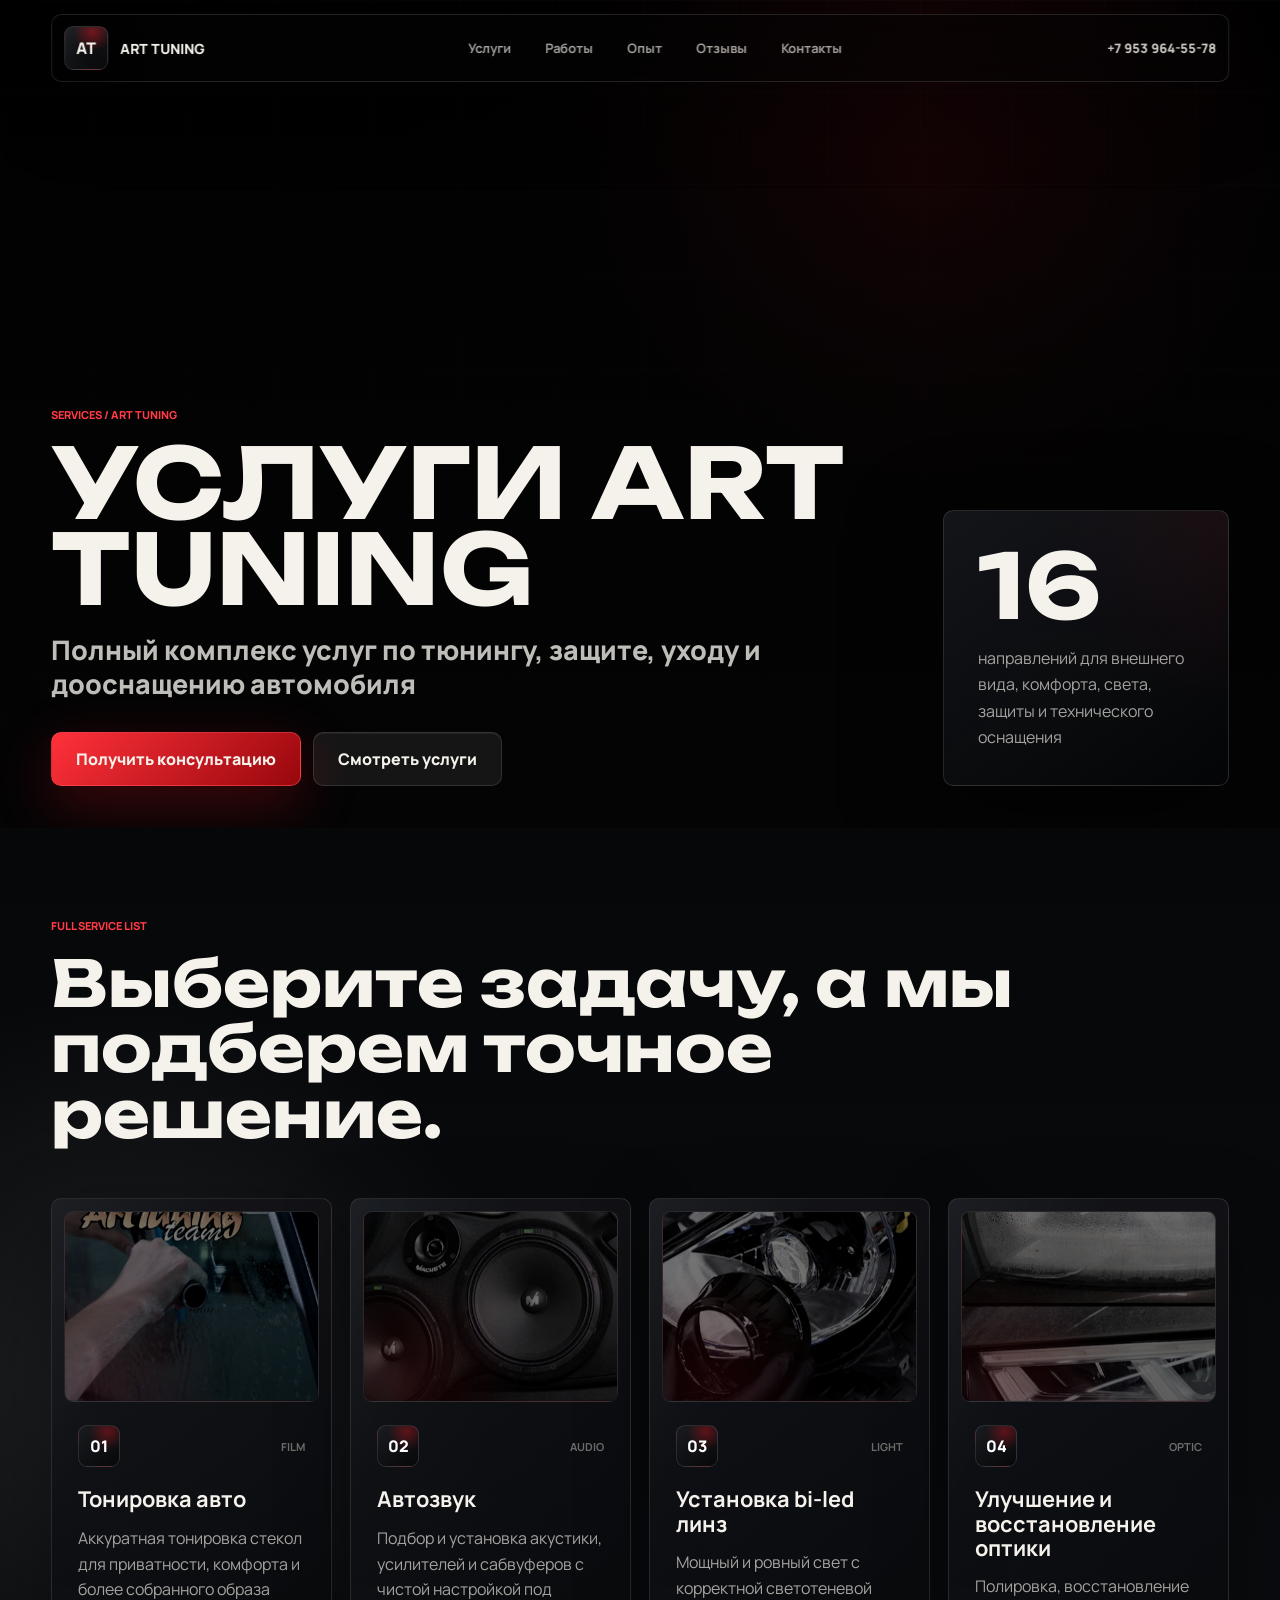
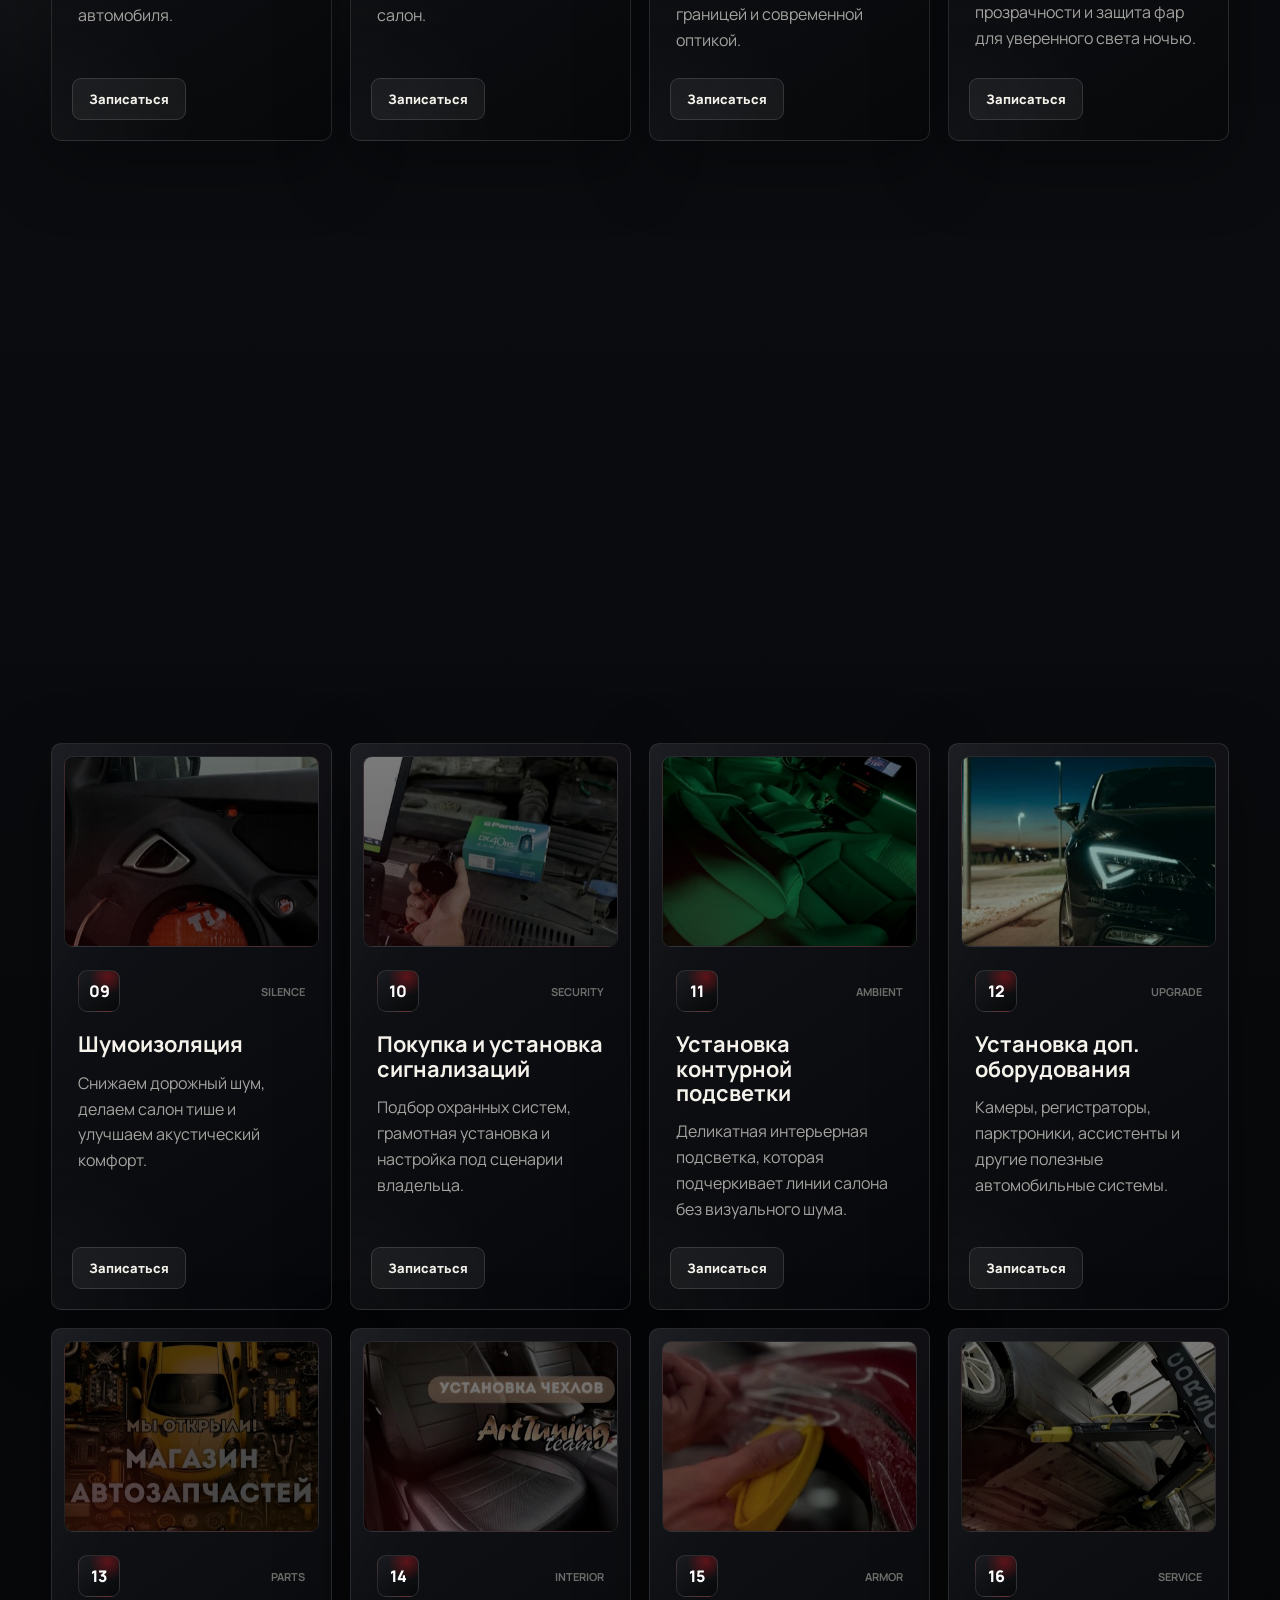
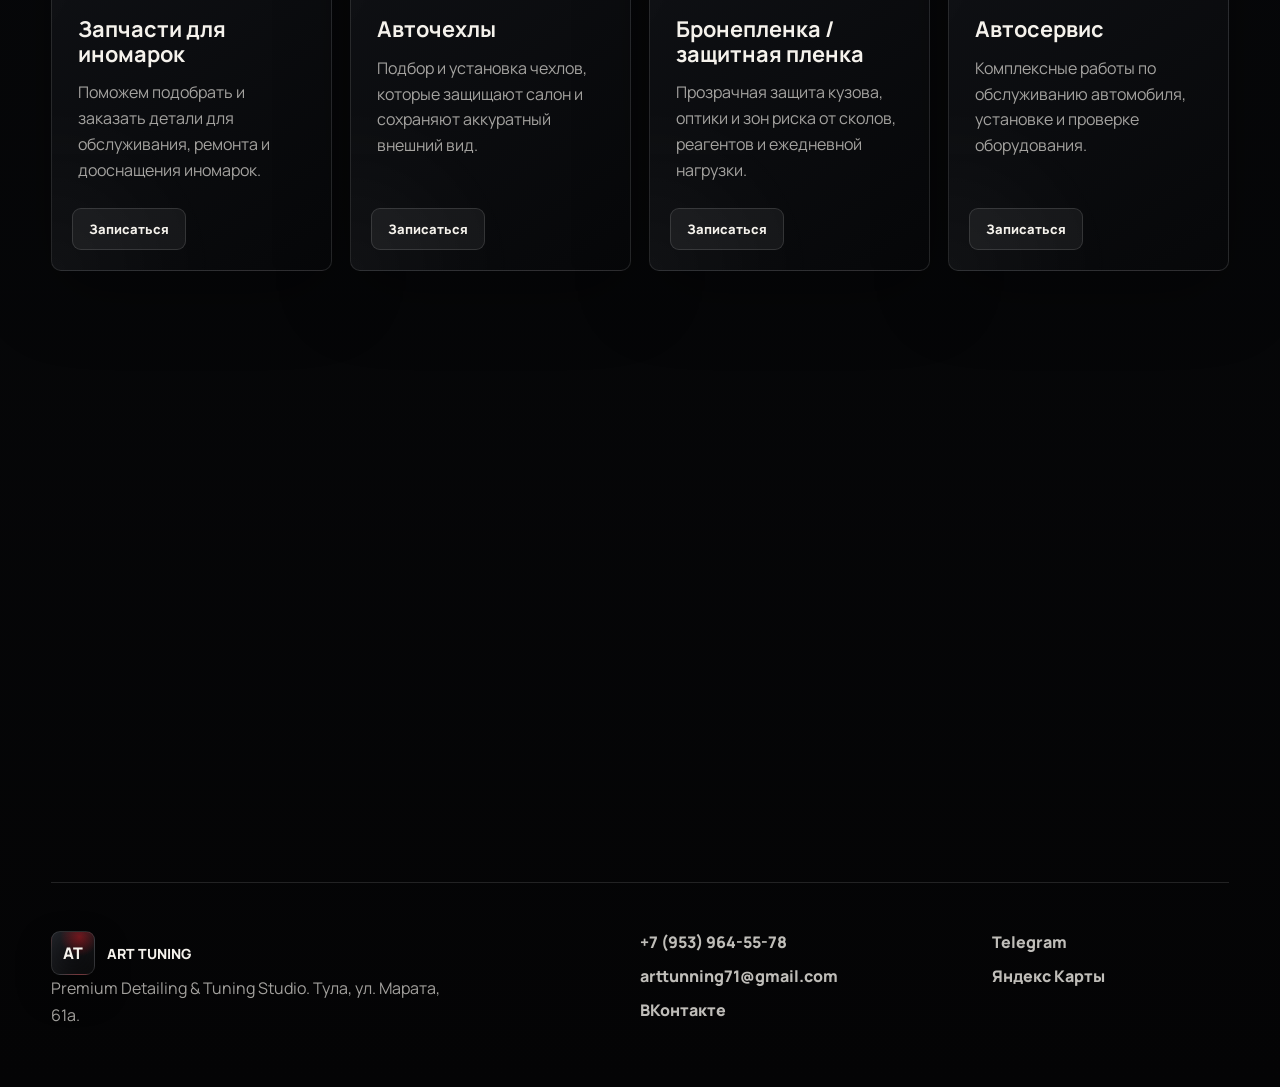
==== services/index.html @ b3c22ccd "Initial commit" ====
<!doctype html>
<html lang="ru">
  <head>
    <meta charset="UTF-8">
    <meta name="viewport" content="width=device-width, initial-scale=1.0">
    <meta name="description" content="Услуги ART TUNING в Туле: тонировка, автозвук, bi-led линзы, восстановление оптики, антигравийная пленка, химчистка, полировка, нанокерамика, шумоизоляция, сигнализации и автосервис.">
    <title>Услуги Art Tuning - тюнинг, защита и уход за автомобилем в Туле</title>
    <link rel="preconnect" href="https://fonts.googleapis.com">
    <link rel="preconnect" href="https://fonts.gstatic.com" crossorigin>
    <link href="https://fonts.googleapis.com/css2?family=Manrope:wght@400;500;600;700;800&family=Unbounded:wght@500;600;700&display=swap" rel="stylesheet">
    <link rel="stylesheet" href="../styles.css?v=4">
  </head>
  <body class="services-page">
    <div class="page-glow" aria-hidden="true"></div>

    <header class="topbar" data-header>
      <a class="logo" href="../index.html" aria-label="ART TUNING">
        <span>AT</span>
        <strong>ART TUNING</strong>
      </a>
      <nav class="nav" aria-label="Главная навигация">
        <a href="./index.html">Услуги</a>
        <a href="../index.html#works">Работы</a>
        <a href="../index.html#trust">Опыт</a>
        <a href="../index.html#reviews">Отзывы</a>
        <a href="#contacts">Контакты</a>
      </nav>
      <a class="top-phone" href="tel:+79539645578">+7 953 964-55-78</a>
      <button class="menu-button" type="button" aria-label="Открыть меню" aria-expanded="false" data-menu-toggle>
        <span></span><span></span>
      </button>
    </header>

    <nav class="mobile-menu" data-mobile-menu aria-label="Мобильное меню">
      <a href="./index.html">Услуги</a>
      <a href="../index.html#works">Работы</a>
      <a href="../index.html#trust">Опыт</a>
      <a href="../index.html#reviews">Отзывы</a>
      <a href="#contacts">Контакты</a>
      <a class="button primary" href="#consultation">Записаться</a>
    </nav>

    <main id="top">
      <section class="services-hero">
        <video class="services-hero-video" autoplay muted loop playsinline preload="metadata" aria-hidden="true">
          <source src="../video/services-hero.mp4" type="video/mp4">
        </video>
        <div class="services-hero-inner">
          <div class="services-hero-copy reveal">
            <p class="overline">Services / Art Tuning</p>
            <h1>Услуги Art Tuning</h1>
            <p class="services-hero-subtitle">Полный комплекс услуг по тюнингу, защите, уходу и дооснащению автомобиля</p>
            <div class="hero-actions">
              <a class="button primary" href="#consultation">Получить консультацию</a>
              <a class="button ghost" href="#all-services">Смотреть услуги</a>
            </div>
          </div>
          <div class="services-hero-panel reveal" aria-hidden="true">
            <span>16</span>
            <p>направлений для внешнего вида, комфорта, света, защиты и технического оснащения</p>
          </div>
        </div>
      </section>

      <section class="section services-catalog" id="all-services">
        <div class="section-title reveal">
          <p class="overline">Full service list</p>
          <h2>Выберите задачу, а мы подберем точное решение.</h2>
        </div>
        <div class="all-services-grid" data-services-grid></div>
      </section>

      <section class="section services-cta" id="consultation">
        <div class="services-cta-panel reveal">
          <div>
            <p class="overline">Consultation</p>
            <h2>Не знаете, какая услуга нужна?</h2>
            <p>Оставьте заявку - подберем решение под ваш автомобиль и задачу.</p>
          </div>
          <a class="button primary" href="tel:+79539645578">Оставить заявку</a>
        </div>
      </section>
    </main>

    <footer class="footer" id="contacts">
      <div>
        <a class="logo" href="../index.html"><span>AT</span><strong>ART TUNING</strong></a>
        <p>Premium Detailing & Tuning Studio. Тула, ул. Марата, 61а.</p>
      </div>
      <div>
        <a href="tel:+79539645578">+7 (953) 964-55-78</a>
        <a href="mailto:arttunning71@gmail.com">arttunning71@gmail.com</a>
        <a href="https://vk.com/tula_tsr" target="_blank" rel="noreferrer">ВКонтакте</a>
      </div>
      <div>
        <a href="https://t.me/+79539645578" target="_blank" rel="noreferrer">Telegram</a>
        <a href="https://yandex.ru/maps/org/arttyuning/1781167342/" target="_blank" rel="noreferrer">Яндекс Карты</a>
      </div>
    </footer>

    <div class="toast" data-toast>Заявка подготовлена. Осталось подключить отправку.</div>
    <script src="../services-data.js"></script>
    <script src="../script.js"></script>
  </body>
</html>
---- styles.css ----
:root {
  color-scheme: dark;
  --bg: #040405;
  --ink: #f5f2ec;
  --muted: rgba(245, 242, 236, 0.66);
  --dim: rgba(245, 242, 236, 0.42);
  --line: rgba(255, 255, 255, 0.12);
  --glass: rgba(16, 18, 22, 0.58);
  --glass-strong: rgba(22, 24, 29, 0.78);
  --red: #e0141d;
  --red-soft: rgba(224, 20, 29, 0.22);
  --metal: #a7abb1;
  --radius: 10px;
  --page-max: 1440px;
  --page-gutter: clamp(24px, 4vw, 64px);
  --wrap: min(var(--page-max), calc(100% - var(--page-gutter) - var(--page-gutter)));
  --shadow: 0 28px 90px rgba(0, 0, 0, 0.52);
  --ease-out: cubic-bezier(0.16, 1, 0.3, 1);
  --ease-luxury: cubic-bezier(0.19, 1, 0.22, 1);
  --ease-soft: cubic-bezier(0.22, 0.61, 0.36, 1);
  --duration-fast: 0.42s;
  --duration-hover: 0.72s;
  --duration-reveal: 1.18s;
  --stagger: 70ms;
}

* {
  box-sizing: border-box;
}

html {
  scroll-behavior: smooth;
  width: 100%;
}

body {
  width: 100%;
  min-width: 320px;
  margin: 0;
  overflow-x: hidden;
  background:
    radial-gradient(circle at 50% -10%, rgba(224, 20, 29, 0.18), transparent 38rem),
    radial-gradient(circle at 12% 42%, rgba(128, 133, 143, 0.12), transparent 28rem),
    linear-gradient(180deg, #040405 0%, #0b0d10 48%, #040405 100%);
  color: var(--ink);
  font-family: Manrope, Arial, sans-serif;
  letter-spacing: 0;
}

main {
  overflow: clip;
}

body.menu-open {
  overflow: hidden;
}

body.intro-pending {
  overflow: hidden;
}

a {
  color: inherit;
  text-decoration: none;
}

img {
  display: block;
  max-width: 100%;
}

button,
input,
textarea {
  font: inherit;
}

.page-glow {
  position: fixed;
  inset: 0;
  z-index: -5;
  pointer-events: none;
  background-image:
    linear-gradient(rgba(255, 255, 255, 0.035) 1px, transparent 1px),
    linear-gradient(90deg, rgba(255, 255, 255, 0.025) 1px, transparent 1px);
  background-size: 72px 72px;
  mask-image: linear-gradient(180deg, transparent, #000 16%, #000 80%, transparent);
}

.splash-screen {
  position: fixed;
  inset: 0;
  z-index: 99999;
  display: grid;
  place-items: center;
  overflow: hidden;
  background:
    radial-gradient(circle at 50% 48%, rgba(224, 20, 29, 0.16), transparent 22rem),
    radial-gradient(circle at 50% 115%, rgba(255, 255, 255, 0.08), transparent 34rem),
    linear-gradient(180deg, #020203 0%, #08090b 50%, #020203 100%);
  opacity: 1;
  pointer-events: auto;
  transition: opacity 1.1s var(--ease-luxury), visibility 1.1s step-end;
}

.splash-screen::before,
.splash-screen::after {
  position: absolute;
  inset: 0;
  content: "";
  pointer-events: none;
}

.splash-screen::before {
  background:
    linear-gradient(rgba(255, 255, 255, 0.035) 1px, transparent 1px),
    linear-gradient(90deg, rgba(255, 255, 255, 0.022) 1px, transparent 1px);
  background-size: 76px 76px;
  mask-image: radial-gradient(circle at center, #000 0%, transparent 68%);
  opacity: 0.38;
}

.splash-screen::after {
  background: linear-gradient(90deg, transparent 0%, rgba(255, 255, 255, 0.08) 48%, transparent 100%);
  opacity: 0;
  transform: translateX(-42%) skewX(-18deg);
  animation: splashFieldSweep 3.4s var(--ease-luxury) 0.25s both;
}

.splash-screen.is-hidden {
  visibility: hidden;
  opacity: 0;
  pointer-events: none;
}

.splash-mark {
  position: relative;
  z-index: 1;
  width: min(860px, calc(100vw - 42px));
  text-align: center;
  transform: translateY(16px) scale(0.985);
  opacity: 0;
  filter: blur(16px);
  animation: splashMarkIn 1.55s var(--ease-luxury) 0.24s forwards;
  will-change: transform, opacity, filter;
}

.splash-mark::before {
  position: absolute;
  inset: -70px 8%;
  z-index: -1;
  content: "";
  background: radial-gradient(circle at center, rgba(224, 20, 29, 0.22), transparent 58%);
  filter: blur(28px);
  opacity: 0;
  animation: splashGlow 3s var(--ease-luxury) 0.8s forwards;
}

.splash-logo {
  position: relative;
  display: grid;
  gap: 0.02em;
  overflow: hidden;
  color: rgba(245, 242, 236, 0.96);
  font-family: Unbounded, Manrope, sans-serif;
  font-size: clamp(58px, 10vw, 150px);
  font-weight: 700;
  line-height: 0.86;
  text-transform: uppercase;
  text-shadow: 0 0 48px rgba(224, 20, 29, 0.16), 0 22px 70px rgba(0, 0, 0, 0.48);
}

.splash-logo::after {
  position: absolute;
  inset: -18% -55%;
  content: "";
  background: linear-gradient(110deg, transparent 34%, rgba(255, 255, 255, 0.12) 43%, rgba(255, 255, 255, 0.96) 50%, rgba(224, 20, 29, 0.36) 55%, transparent 66%);
  mix-blend-mode: screen;
  transform: translateX(-62%) skewX(-18deg);
  animation: splashLogoSweep 2.55s var(--ease-luxury) 0.75s forwards;
}

.splash-logo span {
  display: block;
  background: linear-gradient(180deg, #ffffff 0%, #c9c6bf 45%, #f4efe5 72%, #8f9299 100%);
  background-clip: text;
  -webkit-background-clip: text;
  color: transparent;
  transform: translateY(112%);
  animation: splashLineReveal 1.28s var(--ease-luxury) forwards;
}

.splash-logo span + span {
  animation-delay: 0.18s;
}

.splash-mark p {
  margin: 24px 0 0;
  color: rgba(245, 242, 236, 0.66);
  font-size: clamp(12px, 1.4vw, 16px);
  font-weight: 800;
  letter-spacing: 0;
  text-transform: uppercase;
  opacity: 0;
  transform: translateY(10px);
  animation: splashCaptionIn 1.25s var(--ease-luxury) 1.05s forwards;
}

body.intro-pending .topbar {
  opacity: 0;
}

body.intro-pending .hero-layout {
  opacity: 0;
  transform: translateY(18px) scale(0.985);
}

.topbar,
.hero-layout {
  will-change: transform, opacity;
}

body.intro-done .hero-layout {
  animation: heroAfterIntro 1.45s var(--ease-luxury) both;
}

body.intro-done .topbar {
  opacity: 1;
  transition: opacity 1.05s var(--ease-luxury) 0.08s;
}

@keyframes splashMarkIn {
  to {
    opacity: 1;
    filter: blur(0);
    transform: translateY(0) scale(1);
  }
}

@keyframes splashLineReveal {
  to {
    transform: translateY(0);
  }
}

@keyframes splashLogoSweep {
  0% {
    opacity: 0;
    transform: translateX(-62%) skewX(-18deg);
  }

  22% {
    opacity: 1;
  }

  100% {
    opacity: 0;
    transform: translateX(62%) skewX(-18deg);
  }
}

@keyframes splashFieldSweep {
  0% {
    opacity: 0;
    transform: translateX(-42%) skewX(-18deg);
  }

  35% {
    opacity: 0.72;
  }

  100% {
    opacity: 0;
    transform: translateX(42%) skewX(-18deg);
  }
}

@keyframes splashGlow {
  0% {
    opacity: 0;
    transform: scale(0.88);
  }

  48% {
    opacity: 1;
  }

  100% {
    opacity: 0.38;
    transform: scale(1.04);
  }
}

@keyframes splashCaptionIn {
  to {
    opacity: 1;
    transform: translateY(0);
  }
}

@keyframes heroAfterIntro {
  from {
    opacity: 0;
    transform: translateY(18px) scale(0.985);
  }

  to {
    opacity: 1;
    transform: translateY(0) scale(1);
  }
}

.topbar {
  position: fixed;
  top: max(14px, env(safe-area-inset-top));
  left: 50%;
  z-index: 80;
  display: grid;
  grid-template-columns: auto 1fr auto;
  align-items: center;
  gap: 28px;
  width: var(--wrap);
  max-width: var(--page-max);
  min-height: 68px;
  padding: 10px 12px;
  border: 1px solid var(--line);
  border-radius: var(--radius);
  background: rgba(4, 4, 5, 0.54);
  box-shadow: 0 24px 80px rgba(0, 0, 0, 0.32);
  transform: translateX(-50%);
  backdrop-filter: blur(22px);
  transition: background var(--duration-hover) var(--ease-soft), border-color var(--duration-hover) var(--ease-soft), box-shadow var(--duration-hover) var(--ease-soft);
}

.topbar.is-scrolled {
  border-color: rgba(255, 255, 255, 0.18);
  background: rgba(4, 4, 5, 0.86);
}

.logo {
  display: inline-flex;
  align-items: center;
  gap: 12px;
  min-width: 0;
}

.logo span {
  display: grid;
  width: 44px;
  height: 44px;
  place-items: center;
  border: 1px solid rgba(255, 255, 255, 0.14);
  border-radius: 9px;
  background:
    radial-gradient(circle at 65% 12%, rgba(224, 20, 29, 0.45), transparent 42%),
    linear-gradient(145deg, #1b1d22, #050506);
  box-shadow: inset 0 0 22px rgba(255, 255, 255, 0.04), 0 16px 34px rgba(0, 0, 0, 0.42);
  font-weight: 900;
}

.logo strong {
  font-size: 14px;
  font-weight: 900;
  letter-spacing: 0;
  white-space: nowrap;
}

.nav {
  display: flex;
  justify-content: center;
  gap: clamp(16px, 3vw, 34px);
  color: var(--muted);
  font-size: 13px;
  font-weight: 700;
}

.nav a,
.top-phone {
  transition: color var(--duration-fast) var(--ease-soft), opacity var(--duration-fast) var(--ease-soft);
}

.nav a:hover,
.top-phone:hover {
  color: var(--ink);
}

.top-phone {
  color: rgba(245, 242, 236, 0.82);
  font-size: 13px;
  font-weight: 900;
  white-space: nowrap;
}

.menu-button {
  display: none;
  justify-self: end;
  align-items: center;
  justify-content: center;
  width: 48px;
  height: 48px;
  border: 1px solid var(--line);
  border-radius: 9px;
  background: rgba(255, 255, 255, 0.06);
  color: var(--ink);
}

.menu-button span {
  display: block;
  width: 18px;
  height: 2px;
  margin: 5px auto;
  background: currentColor;
  transition: transform 0.25s ease;
}

.menu-open .menu-button span:first-child {
  transform: translateY(3.5px) rotate(45deg);
}

.menu-open .menu-button span:last-child {
  transform: translateY(-3.5px) rotate(-45deg);
}

.mobile-menu {
  position: fixed;
  inset: 0;
  z-index: 70;
  display: none;
  flex-direction: column;
  justify-content: flex-end;
  gap: 8px;
  padding: 96px 18px max(18px, env(safe-area-inset-bottom));
  background:
    radial-gradient(circle at 78% 20%, rgba(224, 20, 29, 0.22), transparent 18rem),
    rgba(4, 4, 5, 0.94);
  opacity: 0;
  pointer-events: none;
  backdrop-filter: blur(22px);
  transition: opacity 0.25s ease;
}

.mobile-menu a:not(.button) {
  min-height: 58px;
  padding: 16px 2px;
  border-bottom: 1px solid var(--line);
  font-size: 25px;
  font-weight: 900;
}

.menu-open .mobile-menu {
  opacity: 1;
  pointer-events: auto;
}

.hero {
  position: relative;
  min-height: 100svh;
  padding: 118px 0 42px;
  overflow: hidden;
  background: #040405 url("assets/images/hero-poster.png") 58% center / cover no-repeat;
}

.hero::before {
  position: absolute;
  inset: 0;
  z-index: 1;
  content: "";
  pointer-events: none;
  background:
    linear-gradient(90deg, rgba(0, 0, 0, 0.84) 0%, rgba(0, 0, 0, 0.72) 28%, rgba(0, 0, 0, 0.42) 54%, rgba(0, 0, 0, 0.08) 78%, rgba(0, 0, 0, 0) 100%),
    linear-gradient(0deg, #040405 0%, rgba(4, 4, 5, 0) 42%);
}

.hero-video {
  position: absolute;
  inset: 0;
  z-index: 0;
  width: 100%;
  height: 100%;
  object-fit: cover;
  object-position: 58% center;
  filter: saturate(0.82) contrast(1.1) brightness(0.72);
  transform: translate3d(0, calc(var(--parallax-hero, 0) * 1px), 0) scale(1.04);
  transform-origin: center;
  will-change: transform;
}

.hero-layout {
  position: relative;
  z-index: 2;
  display: grid;
  grid-template-columns: minmax(0, 1fr);
  align-items: end;
  width: var(--wrap);
  max-width: var(--page-max);
  margin: 0 auto;
  min-height: calc(100svh - 152px);
}

.hero-copy {
  min-width: 0;
  max-width: 100%;
  padding-bottom: 36px;
}

.overline {
  margin: 0 0 18px;
  color: #ff3b44;
  font-size: 11px;
  font-weight: 900;
  letter-spacing: 0;
  text-transform: uppercase;
}

h1,
h2,
h3,
p {
  margin-top: 0;
}

h1,
h2 {
  font-family: Unbounded, Manrope, sans-serif;
  letter-spacing: 0;
}

h1 {
  max-width: 1080px;
  margin-bottom: 18px;
  font-size: clamp(68px, 8.4vw, 154px);
  line-height: 0.88;
  text-transform: uppercase;
}

.hero-subtitle {
  max-width: 860px;
  margin-bottom: 18px;
  color: var(--ink);
  font-size: clamp(30px, 3.6vw, 64px);
  font-weight: 900;
  line-height: 1.04;
  letter-spacing: 0;
}

.hero-text {
  max-width: min(760px, 100%);
  color: var(--muted);
  font-size: clamp(17px, 1.12vw, 21px);
  line-height: 1.75;
  overflow-wrap: break-word;
}

.hero-actions {
  display: flex;
  flex-wrap: wrap;
  gap: 12px;
  margin-top: 30px;
}

.button {
  display: inline-flex;
  align-items: center;
  justify-content: center;
  min-height: 54px;
  padding: 0 24px;
  border: 1px solid var(--line);
  border-radius: var(--radius);
  background: rgba(255, 255, 255, 0.055);
  color: var(--ink);
  font-weight: 900;
  min-width: 0;
  box-shadow: inset 0 1px 0 rgba(255, 255, 255, 0.06);
  transition: transform var(--duration-hover) var(--ease-luxury), border-color var(--duration-hover) var(--ease-soft), background var(--duration-hover) var(--ease-soft), box-shadow var(--duration-hover) var(--ease-soft), filter var(--duration-hover) var(--ease-soft);
  will-change: transform;
}

.button:hover {
  border-color: rgba(255, 255, 255, 0.24);
  transform: translateY(-3px);
  filter: brightness(1.04);
}

.button.primary {
  border-color: rgba(255, 77, 84, 0.5);
  background: linear-gradient(135deg, #ff313a, #98070d);
  box-shadow: 0 18px 56px rgba(224, 20, 29, 0.28);
}

.button.ghost {
  background: rgba(255, 255, 255, 0.07);
  backdrop-filter: blur(16px);
}

.studio-panel,
.review-shell,
.booking-panel {
  border: 1px solid var(--line);
  border-radius: var(--radius);
  background: linear-gradient(145deg, var(--glass-strong), rgba(5, 6, 8, 0.54));
  box-shadow: var(--shadow);
  backdrop-filter: blur(24px);
}

.section {
  width: var(--wrap);
  max-width: var(--page-max);
  margin: 0 auto;
  padding: clamp(88px, 8vw, 132px) 0;
}

.trust {
  display: grid;
  grid-template-columns: repeat(3, minmax(0, 1fr));
  gap: 12px;
  padding-top: 28px;
}

.trust-card {
  min-height: 190px;
  padding: 28px;
  border: 1px solid var(--line);
  border-radius: var(--radius);
  background:
    radial-gradient(circle at 90% 0%, var(--red-soft), transparent 12rem),
    rgba(255, 255, 255, 0.045);
  box-shadow: inset 0 1px 0 rgba(255, 255, 255, 0.06);
  backdrop-filter: blur(18px);
}

.trust-card span {
  display: block;
  margin-bottom: 28px;
  font-family: Unbounded, Manrope, sans-serif;
  font-size: clamp(38px, 5vw, 64px);
  font-weight: 700;
  letter-spacing: 0;
}

.trust-card p {
  margin-bottom: 0;
  color: var(--muted);
  line-height: 1.55;
}

.section-title {
  max-width: 980px;
  margin-bottom: clamp(34px, 4vw, 56px);
}

h2 {
  margin-bottom: 0;
  font-size: clamp(42px, 5vw, 86px);
  line-height: 1.02;
}

.studio {
  display: grid;
  grid-template-columns: minmax(0, 1fr) minmax(340px, 0.72fr);
  gap: clamp(28px, 4vw, 64px);
  align-items: end;
}

.studio-panel {
  padding: 34px;
}

.studio-panel p,
.review-shell p,
.booking-panel p {
  color: var(--muted);
  font-size: 17px;
  line-height: 1.78;
}

.studio-panel p:last-child,
.review-shell p:last-child,
.booking-panel p:last-child {
  margin-bottom: 0;
}

.services-grid {
  display: grid;
  grid-template-columns: repeat(4, minmax(0, 1fr));
  grid-auto-rows: clamp(300px, 22vw, 380px);
  gap: clamp(14px, 1.4vw, 22px);
}

.service {
  position: relative;
  border: 1px solid var(--line);
  border-radius: var(--radius);
  overflow: hidden;
  background: #111318;
  box-shadow: 0 22px 70px rgba(0, 0, 0, 0.36);
  isolation: isolate;
  transition: transform var(--duration-hover) var(--ease-luxury), border-color var(--duration-hover) var(--ease-soft), box-shadow var(--duration-hover) var(--ease-soft);
  will-change: transform;
}

.service.feature {
  grid-column: span 2;
  grid-row: span 2;
}

.service img,
.shot img,
.before-after img {
  width: 100%;
  height: 100%;
  object-fit: cover;
}

.service img,
.shot img {
  filter: saturate(0.82) brightness(0.7);
  transform: translate3d(0, calc(var(--parallax-media, 0) * 1px), 0) scale(1.018);
  transition: transform 1.2s var(--ease-luxury), filter 1.05s var(--ease-soft);
  will-change: transform;
}

.service::after,
.shot::after {
  position: absolute;
  inset: 0;
  z-index: 1;
  content: "";
  background:
    linear-gradient(180deg, transparent 22%, rgba(4, 4, 5, 0.88) 100%),
    radial-gradient(circle at 20% 90%, rgba(224, 20, 29, 0.16), transparent 14rem);
}

.service div {
  position: absolute;
  inset: auto 0 0;
  z-index: 2;
  padding: 24px;
}

.service span {
  display: inline-block;
  margin-bottom: 14px;
  color: #ff4c54;
  font-size: 12px;
  font-weight: 900;
}

h3 {
  margin-bottom: 10px;
  font-size: 24px;
  line-height: 1.1;
}

.service p {
  margin-bottom: 0;
  color: var(--muted);
  line-height: 1.55;
}

.service:hover,
.shot:hover {
  border-color: rgba(255, 76, 84, 0.42);
  transform: translateY(-4px);
  box-shadow: 0 30px 86px rgba(0, 0, 0, 0.44), 0 0 44px rgba(224, 20, 29, 0.08);
}

.service:hover img,
.shot:hover img {
  filter: saturate(1) brightness(0.86);
  transform: translate3d(0, calc(var(--parallax-media, 0) * 1px), 0) scale(1.045);
}

.work-stage {
  display: grid;
  grid-template-columns: minmax(0, 1.35fr) minmax(320px, 0.65fr);
  gap: clamp(14px, 1.4vw, 22px);
  margin-bottom: clamp(14px, 1.4vw, 22px);
}

.before-after {
  position: relative;
  --split: 56%;
  aspect-ratio: 19 / 7;
  min-height: 0;
  border: 1px solid var(--line);
  border-radius: var(--radius);
  overflow: hidden;
  background: #0a0c10;
  box-shadow: 0 34px 90px rgba(0, 0, 0, 0.46), inset 0 1px 0 rgba(255, 255, 255, 0.08);
  isolation: isolate;
}

.before-after::before,
.before-after::after {
  position: absolute;
  inset: 0;
  z-index: 3;
  content: "";
  pointer-events: none;
}

.before-after::before {
  background:
    linear-gradient(180deg, rgba(255, 255, 255, 0.12), transparent 18%, transparent 72%, rgba(0, 0, 0, 0.42)),
    radial-gradient(circle at 68% 34%, rgba(75, 209, 255, 0.18), transparent 22rem);
  mix-blend-mode: screen;
  opacity: 0.72;
}

.before-after::after {
  border: 1px solid rgba(255, 255, 255, 0.16);
  border-radius: inherit;
  box-shadow: inset 0 0 58px rgba(0, 0, 0, 0.42);
}

.before-after > img,
.before-after [data-after-wrap] {
  position: absolute;
  inset: 0;
}

.before-after [data-after-wrap] {
  z-index: 2;
  width: var(--split);
  overflow: hidden;
  border-right: 1px solid rgba(255, 255, 255, 0.92);
  box-shadow: 18px 0 54px rgba(0, 0, 0, 0.28);
}

.before-after [data-after-wrap] img {
  width: var(--compare-width, 100%);
  max-width: none;
}

.compare-image {
  user-select: none;
}

.compare-label {
  position: absolute;
  z-index: 4;
  top: 18px;
  display: inline-flex;
  align-items: center;
  min-height: 34px;
  padding: 0 12px;
  border: 1px solid rgba(255, 255, 255, 0.16);
  border-radius: 999px;
  background: rgba(4, 4, 5, 0.56);
  color: rgba(245, 242, 236, 0.88);
  box-shadow: inset 0 1px 0 rgba(255, 255, 255, 0.08), 0 14px 34px rgba(0, 0, 0, 0.24);
  font-size: 11px;
  font-weight: 900;
  text-transform: uppercase;
  backdrop-filter: blur(16px);
}

.compare-label-before {
  left: 18px;
}

.compare-label-after {
  right: 18px;
}

.compare-handle {
  position: absolute;
  top: 0;
  bottom: 0;
  left: var(--split);
  z-index: 4;
  width: 54px;
  pointer-events: none;
  transform: translateX(-50%);
}

.compare-handle::before {
  position: absolute;
  top: 0;
  bottom: 0;
  left: 50%;
  width: 2px;
  content: "";
  background: linear-gradient(180deg, transparent, rgba(255, 255, 255, 0.98) 14%, rgba(255, 255, 255, 0.98) 86%, transparent);
  box-shadow: 0 0 28px rgba(255, 255, 255, 0.54), 0 0 42px rgba(224, 20, 29, 0.24);
  transform: translateX(-50%);
}

.compare-handle span {
  position: absolute;
  top: 50%;
  left: 50%;
  display: block;
  width: 54px;
  height: 54px;
  border: 1px solid rgba(255, 255, 255, 0.72);
  border-radius: 50%;
  background:
    linear-gradient(90deg, transparent 0 18px, rgba(245, 242, 236, 0.92) 18px 20px, transparent 20px 34px, rgba(245, 242, 236, 0.92) 34px 36px, transparent 36px),
    radial-gradient(circle at 34% 28%, rgba(255, 255, 255, 0.46), transparent 34%),
    rgba(4, 4, 5, 0.72);
  box-shadow: 0 18px 46px rgba(0, 0, 0, 0.42), 0 0 34px rgba(224, 20, 29, 0.24), inset 0 1px 0 rgba(255, 255, 255, 0.18);
  transform: translate(-50%, -50%);
  backdrop-filter: blur(18px);
  transition: transform var(--duration-hover) var(--ease-luxury), box-shadow var(--duration-hover) var(--ease-soft);
}

.before-after input {
  position: absolute;
  inset: 0;
  z-index: 6;
  width: 100%;
  height: 100%;
  opacity: 0;
  cursor: ew-resize;
  touch-action: pan-y;
}

.before-after:hover .compare-handle span {
  box-shadow: 0 22px 54px rgba(0, 0, 0, 0.5), 0 0 44px rgba(224, 20, 29, 0.36), inset 0 1px 0 rgba(255, 255, 255, 0.24);
  transform: translate(-50%, -50%) scale(1.04);
}

.work-info {
  display: flex;
  flex-direction: column;
  justify-content: end;
  padding: 32px;
  border: 1px solid var(--line);
  border-radius: var(--radius);
  background:
    radial-gradient(circle at 80% 20%, var(--red-soft), transparent 14rem),
    rgba(255, 255, 255, 0.045);
}

.work-info span {
  margin-bottom: 18px;
  color: #ff4c54;
  font-size: 12px;
  font-weight: 900;
  letter-spacing: 0;
  text-transform: uppercase;
}

.work-info p {
  color: var(--muted);
  line-height: 1.7;
}

.masonry {
  display: grid;
  grid-template-columns: repeat(4, minmax(0, 1fr));
  grid-auto-rows: clamp(220px, 16vw, 300px);
  gap: clamp(14px, 1.4vw, 22px);
}

.shot {
  position: relative;
  border: 1px solid var(--line);
  border-radius: var(--radius);
  overflow: hidden;
  background: #101216;
  transition: transform var(--duration-hover) var(--ease-luxury), border-color var(--duration-hover) var(--ease-soft), box-shadow var(--duration-hover) var(--ease-soft);
  will-change: transform;
}

.shot.tall {
  grid-row: span 2;
}

.shot.wide {
  grid-column: span 2;
}

.shot span {
  position: absolute;
  left: 22px;
  bottom: 20px;
  z-index: 2;
  font-size: 20px;
  font-weight: 900;
}

.review-shell {
  display: grid;
  grid-template-columns: minmax(0, 0.95fr) minmax(380px, 0.82fr);
  gap: clamp(36px, 6vw, 96px);
  align-items: center;
  padding: clamp(32px, 5vw, 72px);
}

.review-shell > div:first-child,
.booking-panel > div:first-child {
  min-width: 0;
  max-width: 720px;
}

.review-shell h2,
.booking-panel h2 {
  max-width: 12ch;
  font-size: clamp(36px, 4.1vw, 72px);
  line-height: 1.04;
  overflow-wrap: normal;
  word-break: normal;
}

.review-grid,
.lead-form {
  position: relative;
  z-index: 2;
  min-width: 0;
}

.review-grid {
  display: grid;
  grid-template-columns: repeat(2, minmax(0, 1fr));
  gap: 12px;
}

.mini-review {
  min-height: 142px;
  padding: 18px;
  border: 1px solid rgba(255, 255, 255, 0.1);
  border-radius: 9px;
  background: rgba(255, 255, 255, 0.05);
  transition: opacity 0.95s var(--ease-luxury), transform 0.95s var(--ease-luxury), border-color var(--duration-hover) var(--ease-soft), background var(--duration-hover) var(--ease-soft);
}

.review-shell.reveal .mini-review,
.review-shell.reveal .review-grid .button {
  opacity: 0.001;
  transform: translate3d(0, 14px, 0);
  transition:
    opacity 0.95s var(--ease-luxury),
    transform 0.95s var(--ease-luxury),
    border-color var(--duration-hover) var(--ease-soft),
    background var(--duration-hover) var(--ease-soft),
    box-shadow var(--duration-hover) var(--ease-soft);
}

.review-shell.reveal.is-visible .mini-review,
.review-shell.reveal.is-visible .review-grid .button {
  opacity: 1;
  transform: translate3d(0, 0, 0);
}

.review-shell.reveal .mini-review:nth-child(1) {
  transition-delay: calc(var(--reveal-delay, 0ms) + 380ms);
}

.review-shell.reveal .mini-review:nth-child(2) {
  transition-delay: calc(var(--reveal-delay, 0ms) + 470ms);
}

.review-shell.reveal .mini-review:nth-child(3) {
  transition-delay: calc(var(--reveal-delay, 0ms) + 560ms);
}

.review-shell.reveal .review-grid .button {
  transition-delay: calc(var(--reveal-delay, 0ms) + 650ms);
}

.mini-review b {
  display: block;
  margin-bottom: 16px;
  font-size: 26px;
}

.mini-review span {
  color: var(--muted);
  line-height: 1.5;
}

.review-grid .button {
  grid-column: span 2;
}

.booking-panel {
  display: grid;
  grid-template-columns: minmax(0, 0.95fr) minmax(380px, 0.82fr);
  gap: clamp(36px, 6vw, 96px);
  align-items: center;
  padding: clamp(32px, 5vw, 72px);
}

.lead-form {
  display: grid;
  gap: 12px;
}

.lead-form input,
.lead-form textarea {
  width: 100%;
  border: 1px solid var(--line);
  border-radius: 9px;
  background: rgba(255, 255, 255, 0.055);
  color: var(--ink);
  outline: none;
  transition: border-color var(--duration-hover) var(--ease-soft), background var(--duration-hover) var(--ease-soft), box-shadow var(--duration-hover) var(--ease-soft);
}

.lead-form input {
  height: 56px;
  padding: 0 16px;
}

.lead-form textarea {
  min-height: 124px;
  padding: 16px;
  resize: vertical;
}

.lead-form input:focus,
.lead-form textarea:focus {
  border-color: rgba(255, 76, 84, 0.58);
  background: rgba(255, 255, 255, 0.08);
  box-shadow: 0 0 0 4px rgba(224, 20, 29, 0.08);
}

.lead-form small {
  color: var(--dim);
  line-height: 1.5;
}

.footer {
  display: grid;
  grid-template-columns: 1fr 0.58fr 0.42fr;
  gap: 24px;
  width: var(--wrap);
  max-width: var(--page-max);
  margin: 0 auto;
  padding: 48px 0 max(42px, env(safe-area-inset-bottom));
  border-top: 1px solid var(--line);
}

.footer p {
  max-width: 420px;
  color: var(--muted);
  line-height: 1.7;
}

.footer a:not(.logo) {
  display: block;
  margin-bottom: 12px;
  color: rgba(245, 242, 236, 0.78);
  font-weight: 800;
}

.toast {
  position: fixed;
  right: 18px;
  bottom: max(18px, env(safe-area-inset-bottom));
  z-index: 100;
  max-width: 360px;
  padding: 16px 18px;
  border: 1px solid var(--line);
  border-radius: var(--radius);
  background: rgba(4, 4, 5, 0.88);
  box-shadow: var(--shadow);
  opacity: 0;
  pointer-events: none;
  transform: translateY(16px);
  backdrop-filter: blur(18px);
  transition: opacity var(--duration-hover) var(--ease-luxury), transform var(--duration-hover) var(--ease-luxury);
}

.toast.is-visible {
  opacity: 1;
  transform: translateY(0);
}

.reveal {
  opacity: 0.001;
  filter: blur(14px);
  transform: translate3d(0, 22px, 0) scale(0.992);
  transform-origin: center top;
  transition:
    opacity var(--duration-reveal) var(--ease-luxury),
    filter var(--duration-reveal) var(--ease-luxury),
    transform var(--duration-reveal) var(--ease-luxury);
  transition-delay: var(--reveal-delay, 0ms);
  will-change: opacity, filter, transform;
}

.reveal.is-visible {
  opacity: 1;
  filter: blur(0);
  transform: translate3d(0, 0, 0) scale(1);
}

.reveal > :where(.overline, h1, h2, h3, p, .hero-subtitle, .hero-text, .hero-actions, ul, .review-grid, .lead-form) {
  opacity: 0.001;
  filter: blur(10px);
  transform: translate3d(0, 18px, 0);
  transition:
    opacity 1.05s var(--ease-luxury),
    filter 1.05s var(--ease-luxury),
    transform 1.05s var(--ease-luxury);
  transition-delay: calc(var(--reveal-delay, 0ms) + var(--child-delay, 0ms));
  will-change: opacity, filter, transform;
}

.reveal.is-visible > :where(.overline, h1, h2, h3, p, .hero-subtitle, .hero-text, .hero-actions, ul, .review-grid, .lead-form) {
  opacity: 1;
  filter: blur(0);
  transform: translate3d(0, 0, 0);
}

.reveal > :where(.overline) {
  --child-delay: 40ms;
}

.reveal > :where(h1, h2, h3, .hero-subtitle) {
  --child-delay: 130ms;
}

.reveal > :where(p, .hero-text) {
  --child-delay: 230ms;
}

.reveal > :where(.hero-actions, .review-grid, .lead-form) {
  --child-delay: 330ms;
}

.reveal > :where(ul) {
  --child-delay: 410ms;
}

.service.reveal.is-visible:hover,
.shot.reveal.is-visible:hover {
  transform: translateY(-4px) scale(1);
}

.review-shell.reveal.is-visible .review-grid .button:hover {
  transform: translateY(-3px);
}

.services-page {
  background:
    radial-gradient(circle at 72% 8%, rgba(224, 20, 29, 0.2), transparent 28rem),
    radial-gradient(circle at 10% 32%, rgba(255, 255, 255, 0.09), transparent 24rem),
    linear-gradient(180deg, #030304 0%, #0a0c0f 42%, #040405 100%);
}

.services-hero {
  position: relative;
  min-height: 92svh;
  padding: 132px 0 42px;
  overflow: hidden;
  background:
    linear-gradient(135deg, rgba(4, 4, 5, 0.68), rgba(4, 4, 5, 0.94)),
    radial-gradient(circle at 78% 24%, rgba(224, 20, 29, 0.26), transparent 22rem),
    radial-gradient(circle at 24% 76%, rgba(167, 171, 177, 0.16), transparent 28rem),
    #040405;
}

.services-hero-video {
  position: absolute;
  inset: 0;
  z-index: 0;
  width: 100%;
  height: 100%;
  object-fit: cover;
  object-position: center center;
  filter: saturate(0.86) contrast(1.08) brightness(0.72);
}

.services-hero::before,
.services-hero::after {
  position: absolute;
  inset: 0;
  content: "";
  pointer-events: none;
}

.services-hero::before {
  z-index: 1;
  background:
    linear-gradient(90deg, rgba(0, 0, 0, 0.76) 0%, rgba(0, 0, 0, 0.64) 38%, rgba(0, 0, 0, 0.36) 72%, rgba(0, 0, 0, 0.56) 100%),
    linear-gradient(180deg, rgba(0, 0, 0, 0.2), rgba(0, 0, 0, 0.68)),
    radial-gradient(circle at 72% 22%, rgba(224, 20, 29, 0.2), transparent 24rem),
    linear-gradient(rgba(255, 255, 255, 0.04) 1px, transparent 1px),
    linear-gradient(90deg, rgba(255, 255, 255, 0.025) 1px, transparent 1px);
  background-size: auto, auto, auto, 92px 92px, 92px 92px;
  opacity: 1;
}

.services-hero::after {
  z-index: 1;
  background: linear-gradient(180deg, transparent 0%, rgba(4, 4, 5, 0.86) 84%, #040405 100%);
}

.services-hero-inner {
  position: relative;
  z-index: 2;
  display: grid;
  grid-template-columns: minmax(0, 1fr) minmax(280px, 0.34fr);
  align-items: end;
  gap: clamp(24px, 4vw, 64px);
  width: var(--wrap);
  max-width: var(--page-max);
  min-height: calc(92svh - 174px);
  margin: 0 auto;
}

.services-hero-copy h1 {
  max-width: 1120px;
  margin-bottom: 22px;
  font-size: clamp(44px, 7.6vw, 124px);
}

.services-hero-subtitle {
  max-width: 880px;
  margin-bottom: 0;
  color: rgba(245, 242, 236, 0.78);
  font-size: clamp(19px, 2.1vw, 34px);
  font-weight: 800;
  line-height: 1.28;
}

.services-hero-panel,
.services-cta-panel {
  border: 1px solid var(--line);
  border-radius: var(--radius);
  background:
    linear-gradient(145deg, rgba(24, 27, 32, 0.78), rgba(5, 6, 8, 0.56)),
    radial-gradient(circle at 100% 0%, rgba(224, 20, 29, 0.2), transparent 12rem);
  box-shadow: var(--shadow);
  backdrop-filter: blur(24px);
}

.services-hero-panel {
  padding: clamp(22px, 3vw, 34px);
}

.services-hero-panel span {
  display: block;
  margin-bottom: 18px;
  font-family: Unbounded, Manrope, sans-serif;
  font-size: clamp(58px, 7vw, 108px);
  font-weight: 700;
  line-height: 0.92;
}

.services-hero-panel p {
  margin-bottom: 0;
  color: var(--muted);
  line-height: 1.65;
}

.services-catalog {
  padding-top: clamp(72px, 7vw, 112px);
}

.all-services-grid {
  display: grid;
  grid-template-columns: repeat(4, minmax(0, 1fr));
  gap: clamp(14px, 1.4vw, 22px);
}

.service-card {
  position: relative;
  display: flex;
  min-height: 430px;
  min-width: 0;
  flex-direction: column;
  justify-content: space-between;
  overflow: hidden;
  padding: 12px;
  border: 1px solid var(--line);
  border-radius: var(--radius);
  background:
    linear-gradient(145deg, rgba(20, 22, 27, 0.92), rgba(7, 8, 10, 0.9)),
    radial-gradient(circle at 85% 8%, rgba(224, 20, 29, 0.14), transparent 12rem);
  box-shadow: 0 22px 70px rgba(0, 0, 0, 0.34);
  transition:
    opacity 720ms cubic-bezier(0.22, 1, 0.36, 1),
    transform 560ms cubic-bezier(0.22, 1, 0.36, 1),
    filter 720ms cubic-bezier(0.22, 1, 0.36, 1),
    border-color 500ms cubic-bezier(0.22, 1, 0.36, 1),
    box-shadow 500ms cubic-bezier(0.22, 1, 0.36, 1),
    background 500ms cubic-bezier(0.22, 1, 0.36, 1);
  will-change: transform, opacity;
}

.service-card::before {
  position: absolute;
  inset: 0;
  content: "";
  background:
    linear-gradient(120deg, rgba(255, 255, 255, 0.1), transparent 32%),
    radial-gradient(circle at 0% 100%, rgba(255, 255, 255, 0.08), transparent 11rem);
  opacity: 0.42;
  pointer-events: none;
}

.service-card-mark,
.service-card-body,
.service-card-link {
  position: relative;
  z-index: 1;
}

.service-card-media {
  position: relative;
  z-index: 1;
  aspect-ratio: 4 / 3;
  overflow: hidden;
  border: 1px solid rgba(255, 255, 255, 0.1);
  border-radius: 9px;
  background:
    radial-gradient(circle at 78% 18%, rgba(224, 20, 29, 0.22), transparent 52%),
    linear-gradient(145deg, #1a1d22, #070809);
}

.service-card-media::after {
  position: absolute;
  inset: 0;
  content: "";
  background:
    linear-gradient(180deg, rgba(4, 4, 5, 0.04), rgba(4, 4, 5, 0.28)),
    radial-gradient(circle at 18% 92%, rgba(224, 20, 29, 0.18), transparent 42%);
  opacity: 0.82;
  pointer-events: none;
  transition: opacity 500ms cubic-bezier(0.22, 1, 0.36, 1);
}

.service-card-media img {
  width: 100%;
  height: 100%;
  object-fit: cover;
  filter: saturate(0.86) contrast(1.04) brightness(0.82);
  transform: scale(1);
  transition:
    transform 560ms cubic-bezier(0.22, 1, 0.36, 1),
    filter 560ms cubic-bezier(0.22, 1, 0.36, 1);
  will-change: transform;
}

.service-card.is-media-missing .service-card-media::before {
  position: absolute;
  inset: 0;
  display: grid;
  place-items: center;
  content: "ART TUNING";
  color: rgba(245, 242, 236, 0.52);
  font-family: Unbounded, Manrope, sans-serif;
  font-size: 13px;
  font-weight: 700;
  letter-spacing: 0;
}

.service-card-body {
  display: flex;
  flex: 1;
  flex-direction: column;
  padding: clamp(18px, 1.8vw, 24px) clamp(8px, 1.2vw, 14px) 0;
}

.service-card-mark {
  display: flex;
  align-items: center;
  justify-content: space-between;
  gap: 14px;
  margin-bottom: 20px;
  color: rgba(245, 242, 236, 0.76);
}

.service-card-mark span {
  display: grid;
  width: 42px;
  height: 42px;
  place-items: center;
  border: 1px solid rgba(255, 255, 255, 0.13);
  border-radius: 9px;
  background:
    radial-gradient(circle at 72% 14%, rgba(224, 20, 29, 0.36), transparent 42%),
    linear-gradient(145deg, #191b20, #070809);
  color: #ffffff;
  font-weight: 900;
}

.service-card-mark b {
  color: rgba(245, 242, 236, 0.42);
  font-size: 11px;
  letter-spacing: 0;
  text-transform: uppercase;
}

.service-card h3 {
  margin-bottom: 14px;
  font-size: clamp(21px, 1.7vw, 29px);
  line-height: 1.12;
  overflow-wrap: anywhere;
}

.service-card p {
  margin-bottom: 0;
  color: var(--muted);
  line-height: 1.62;
}

.service-card-link {
  display: inline-flex;
  align-items: center;
  width: fit-content;
  min-height: 42px;
  margin: 24px 8px 8px;
  padding: 0 16px;
  border: 1px solid rgba(255, 255, 255, 0.13);
  border-radius: 9px;
  background: rgba(255, 255, 255, 0.055);
  color: var(--ink);
  font-size: 13px;
  font-weight: 900;
  transition: border-color 280ms var(--ease-soft), background 280ms var(--ease-soft), transform 280ms var(--ease-soft);
}

.service-card:hover {
  border-color: rgba(255, 76, 84, 0.42);
  transform: translateY(-4px);
  box-shadow: 0 30px 86px rgba(0, 0, 0, 0.48), 0 0 44px rgba(224, 20, 29, 0.1);
}

.service-card:hover .service-card-media::after {
  opacity: 0.96;
}

.service-card:hover .service-card-media img {
  filter: saturate(1) contrast(1.08) brightness(0.74);
  transform: scale(1.04);
}

.service-card:hover .service-card-link {
  border-color: rgba(255, 76, 84, 0.42);
  background: rgba(224, 20, 29, 0.13);
  transform: translateY(-2px);
}

.services-cta-panel {
  display: grid;
  grid-template-columns: minmax(0, 1fr) auto;
  align-items: center;
  gap: clamp(22px, 4vw, 64px);
  padding: clamp(24px, 4vw, 52px);
}

.services-cta-panel h2 {
  margin-bottom: 18px;
  font-size: clamp(34px, 4.6vw, 72px);
}

.services-cta-panel p {
  max-width: 720px;
  margin-bottom: 0;
  color: var(--muted);
  font-size: 18px;
  line-height: 1.72;
}

@media (prefers-reduced-motion: reduce) {
  *,
  *::before,
  *::after {
    scroll-behavior: auto !important;
    animation-duration: 0.01ms !important;
    transition-duration: 0.01ms !important;
  }

  .reveal {
    opacity: 1;
    filter: none;
    transform: none;
  }

  .reveal > :where(.overline, h1, h2, h3, p, .hero-subtitle, .hero-text, .hero-actions, ul, .review-grid, .lead-form) {
    opacity: 1;
    filter: none;
    transform: none;
  }

  .review-shell.reveal .mini-review,
  .review-shell.reveal .review-grid .button {
    opacity: 1;
    transform: none;
  }
}

@media (max-width: 1100px) {
  .nav,
  .top-phone {
    display: none;
  }

  .topbar {
    grid-template-columns: auto 1fr;
  }

  .menu-button,
  .mobile-menu {
    display: flex;
  }

  .services-grid {
    grid-template-columns: repeat(2, minmax(0, 1fr));
    grid-auto-rows: clamp(300px, 34vw, 380px);
  }

  .all-services-grid {
    grid-template-columns: repeat(3, minmax(0, 1fr));
  }

  .masonry {
    grid-template-columns: repeat(2, minmax(0, 1fr));
  }

  .review-shell,
  .booking-panel {
    grid-template-columns: 1fr;
    align-items: start;
  }

  .review-shell > div:first-child,
  .booking-panel > div:first-child {
    max-width: 820px;
  }

  .review-shell h2,
  .booking-panel h2 {
    max-width: 100%;
    font-size: clamp(38px, 7vw, 68px);
  }

}

@media (max-width: 900px) {
  .hero-layout,
  .services-hero-inner,
  .studio,
  .work-stage,
  .review-shell,
  .services-cta-panel,
  .booking-panel,
  .footer {
    grid-template-columns: 1fr;
  }

  .hero-layout {
    align-items: start;
  }

  .services-hero-inner {
    align-items: end;
  }

  .all-services-grid {
    grid-template-columns: repeat(2, minmax(0, 1fr));
  }

}

@media (max-width: 760px) {
  :root {
    --page-gutter: 14px;
    --wrap: calc(100dvw - 28px);
    --duration-reveal: 0.86s;
    --duration-hover: 0.48s;
    --stagger: 44ms;
  }

  html,
  body {
    width: 100dvw;
    max-width: 100dvw;
    overflow-x: clip;
  }

  .topbar {
    left: 14px;
    right: auto;
    grid-template-columns: auto minmax(0, 1fr) auto;
    width: calc(100dvw - 28px);
    max-width: none;
    transform: none;
  }

  .menu-button {
    display: flex !important;
    position: fixed !important;
    inset: 24px auto auto calc(100svw - 72px) !important;
    grid-column: auto;
    z-index: 120;
    background: rgba(255, 255, 255, 0.1);
  }


  .hero {
    min-height: 100svh;
    width: 100%;
    padding: 106px 0 24px;
  }

  .services-hero {
    min-height: 90svh;
    padding: 118px 0 28px;
  }

  .services-hero-video {
    object-position: center center;
    filter: saturate(0.78) contrast(1.08) brightness(0.6);
  }

  .services-hero::before {
    background:
      linear-gradient(90deg, rgba(0, 0, 0, 0.82) 0%, rgba(0, 0, 0, 0.74) 54%, rgba(0, 0, 0, 0.62) 100%),
      linear-gradient(180deg, rgba(0, 0, 0, 0.42), rgba(0, 0, 0, 0.78)),
      radial-gradient(circle at 70% 20%, rgba(224, 20, 29, 0.18), transparent 18rem),
      linear-gradient(rgba(255, 255, 255, 0.035) 1px, transparent 1px),
      linear-gradient(90deg, rgba(255, 255, 255, 0.02) 1px, transparent 1px);
    background-size: auto, auto, auto, 72px 72px, 72px 72px;
  }

  .hero::before {
    background:
      linear-gradient(180deg, rgba(4, 4, 5, 0.58), rgba(4, 4, 5, 0.92) 68%, #040405 100%),
      linear-gradient(90deg, rgba(0, 0, 0, 0.86) 0%, rgba(0, 0, 0, 0.68) 48%, rgba(0, 0, 0, 0.18) 100%);
  }

  .hero-video {
    object-position: 70% center;
    transform: translate3d(0, calc(var(--parallax-hero, 0) * 0.55px), 0) scale(1.025);
  }

  .reveal {
    filter: blur(8px);
    transform: translate3d(0, 14px, 0) scale(0.996);
  }

  .reveal > :where(.overline, h1, h2, h3, p, .hero-subtitle, .hero-text, .hero-actions, ul, .review-grid, .lead-form) {
    filter: blur(6px);
    transform: translate3d(0, 12px, 0);
  }

  .hero-layout,
  .services-hero-inner,
  .studio,
  .work-stage,
  .review-shell,
  .services-cta-panel,
  .booking-panel,
  .footer {
    grid-template-columns: 1fr;
  }

  .hero-layout {
    min-height: auto;
    gap: 18px;
    width: var(--wrap);
    max-width: none;
  }

  .services-hero-inner {
    min-height: auto;
    gap: 20px;
    width: var(--wrap);
    max-width: none;
  }

  .hero-copy {
    width: 100%;
    max-width: none;
    padding: 36px 0 8px;
  }

  h1 {
    max-width: 6.6ch;
    font-size: clamp(40px, 13.2vw, 54px);
    line-height: 0.92;
  }

  .services-hero-copy h1 {
    max-width: 100%;
    font-size: clamp(40px, 12vw, 58px);
    line-height: 1;
    overflow-wrap: anywhere;
  }

  .services-hero-subtitle {
    font-size: clamp(18px, 5vw, 24px);
  }

  .hero-subtitle {
    max-width: min(100%, 330px);
    font-size: clamp(24px, 6.4vw, 30px);
    overflow-wrap: break-word;
  }

  .hero-text {
    width: 100%;
    max-width: none;
    word-break: break-word;
  }

  .hero-actions {
    display: grid;
    grid-template-columns: 1fr;
    width: 100%;
    max-width: none;
    justify-items: start;
  }

  .button {
    min-height: 56px;
    padding: 0 16px;
    width: min(100%, 360px);
    max-width: 100%;
  }

  .trust {
    grid-template-columns: 1fr;
    padding-top: 54px;
  }

  .section {
    padding: 70px 0;
  }

  h2 {
    font-size: clamp(32px, 12vw, 48px);
  }

  .review-shell h2,
  .booking-panel h2 {
    font-size: clamp(31px, 10vw, 46px);
    line-height: 1.08;
  }

  .services-grid,
  .masonry {
    grid-template-columns: 1fr;
    grid-auto-rows: 360px;
  }

  .all-services-grid {
    grid-template-columns: 1fr;
  }

  .service-card {
    min-height: 410px;
  }

  .services-cta-panel {
    justify-items: start;
  }

  .service.feature,
  .shot.tall,
  .shot.wide {
    grid-column: auto;
    grid-row: auto;
  }

  .before-after {
    aspect-ratio: 16 / 10;
    min-height: 0;
  }

  .before-after [data-after-wrap] img {
    width: var(--compare-width, 100%);
    max-width: none;
  }

  .review-grid {
    grid-template-columns: 1fr;
  }

  .review-grid .button {
    grid-column: auto;
  }

}

@media (max-width: 430px) {
  .menu-button {
    inset: 24px auto auto 318px !important;
  }

  .logo strong {
    font-size: 13px;
  }

  .overline {
    font-size: 10px;
  }

  .hero-actions {
    grid-template-columns: 1fr;
  }

  .studio-panel,
  .work-info,
  .review-shell,
  .services-hero-panel,
  .services-cta-panel,
  .booking-panel {
    padding: 20px;
  }

  .services-grid,
  .masonry {
    grid-auto-rows: 330px;
  }
}

@media (max-width: 600px) {
  .menu-button {
    inset: 24px auto auto 318px !important;
  }
}

@media (max-width: 380px) {
  .menu-button {
    inset: 24px auto auto calc(100vw - 72px) !important;
  }
}
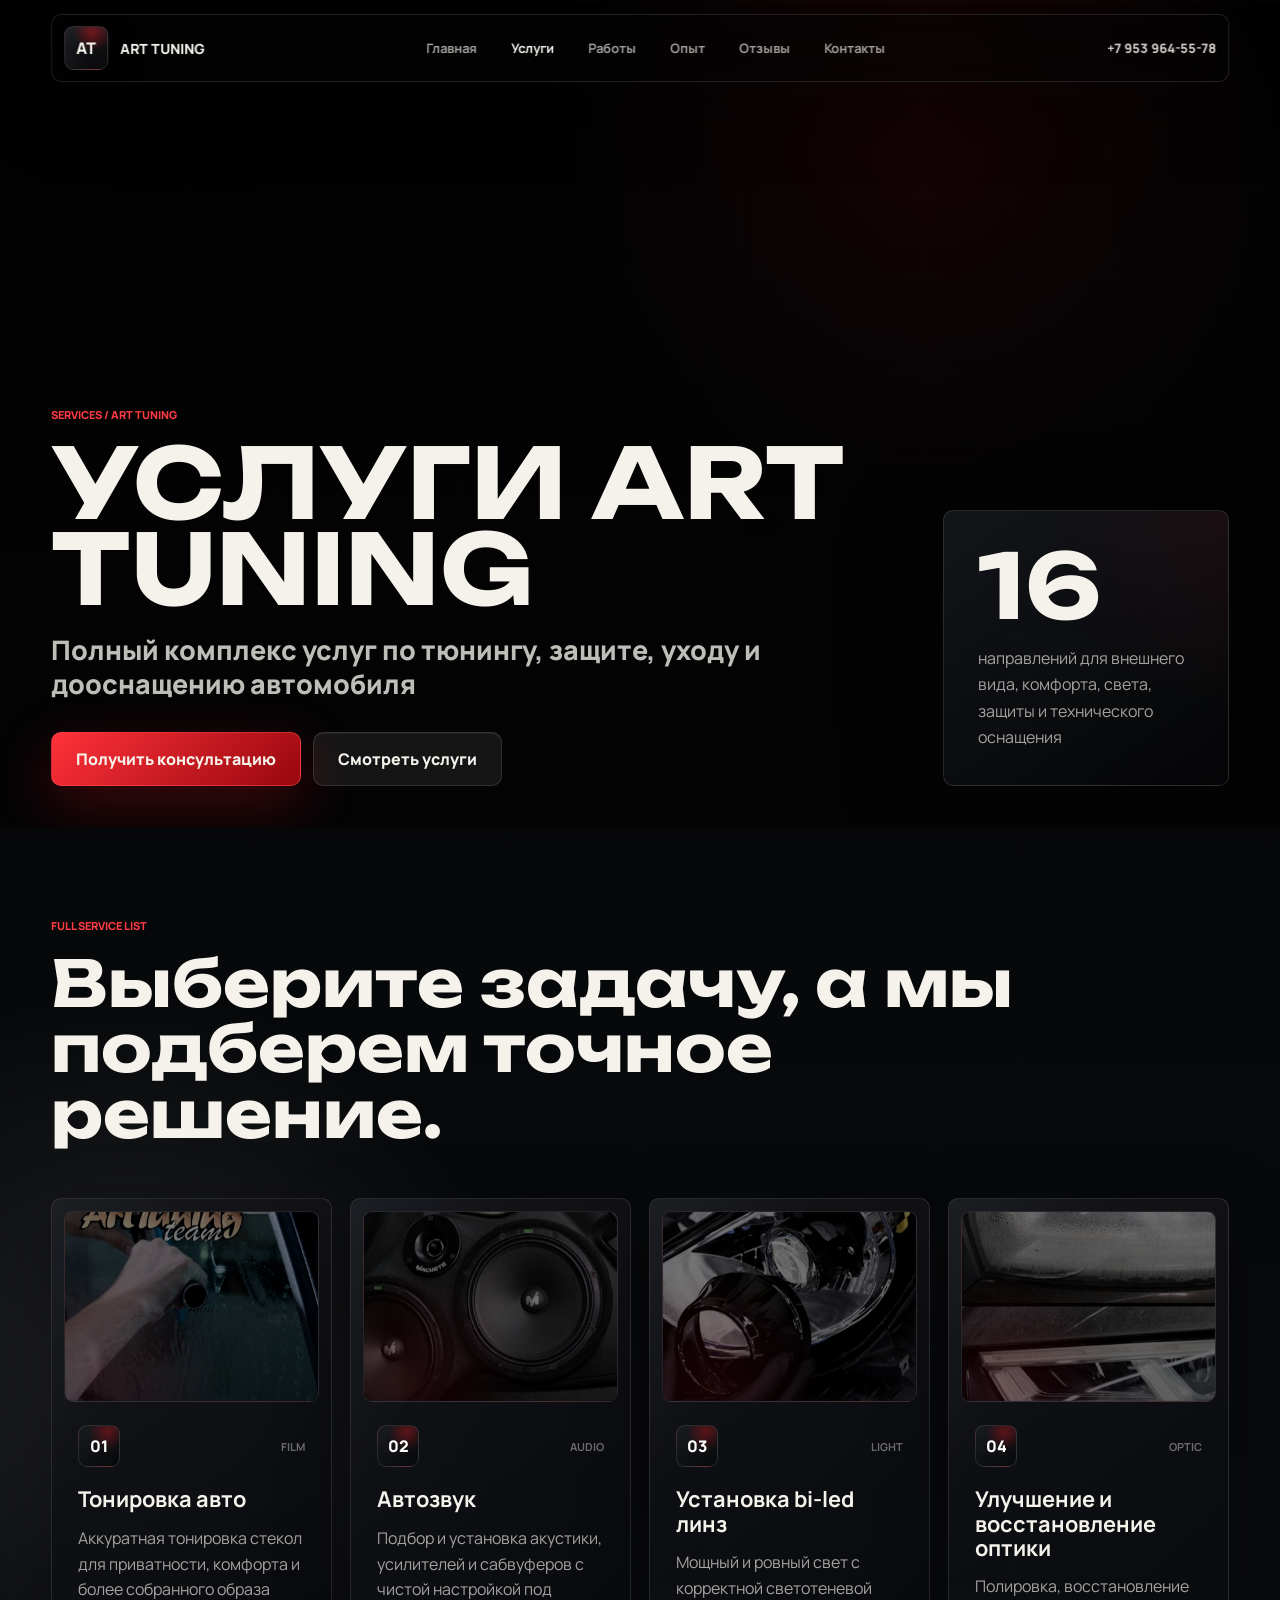
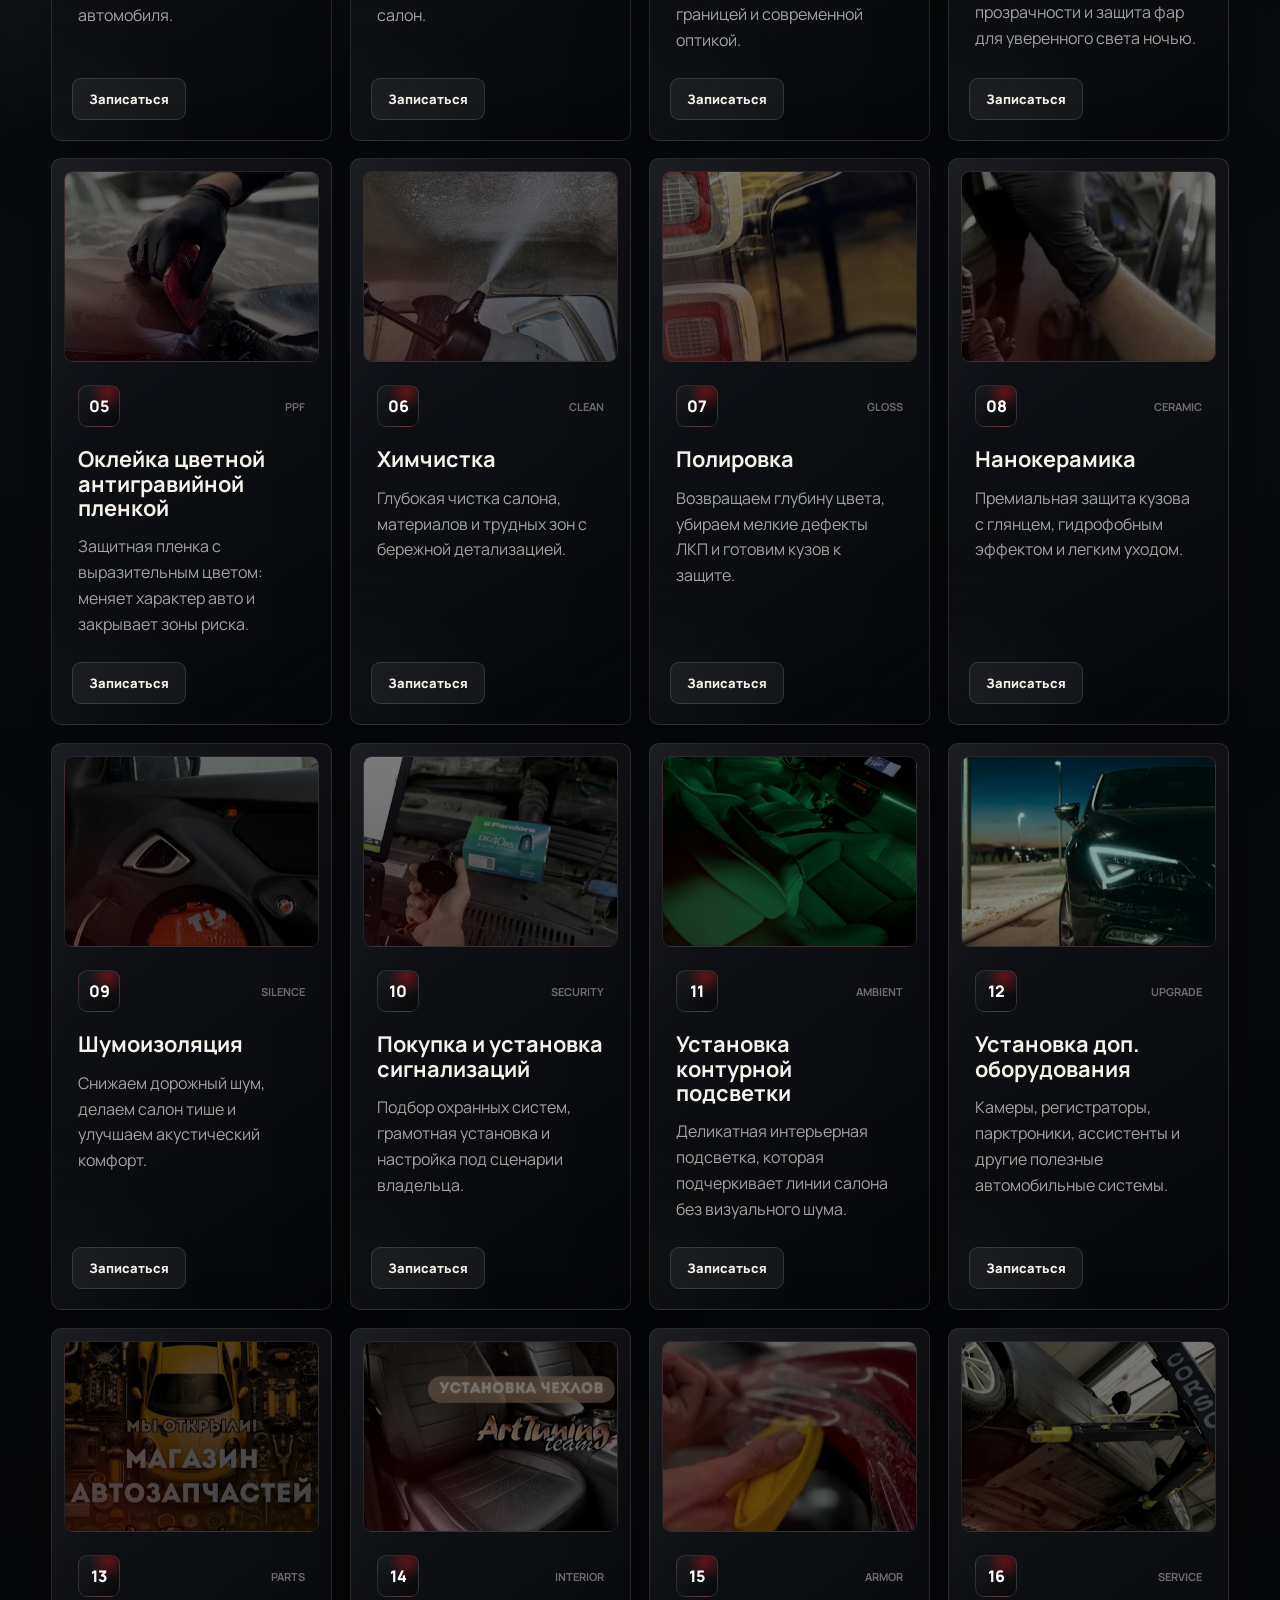
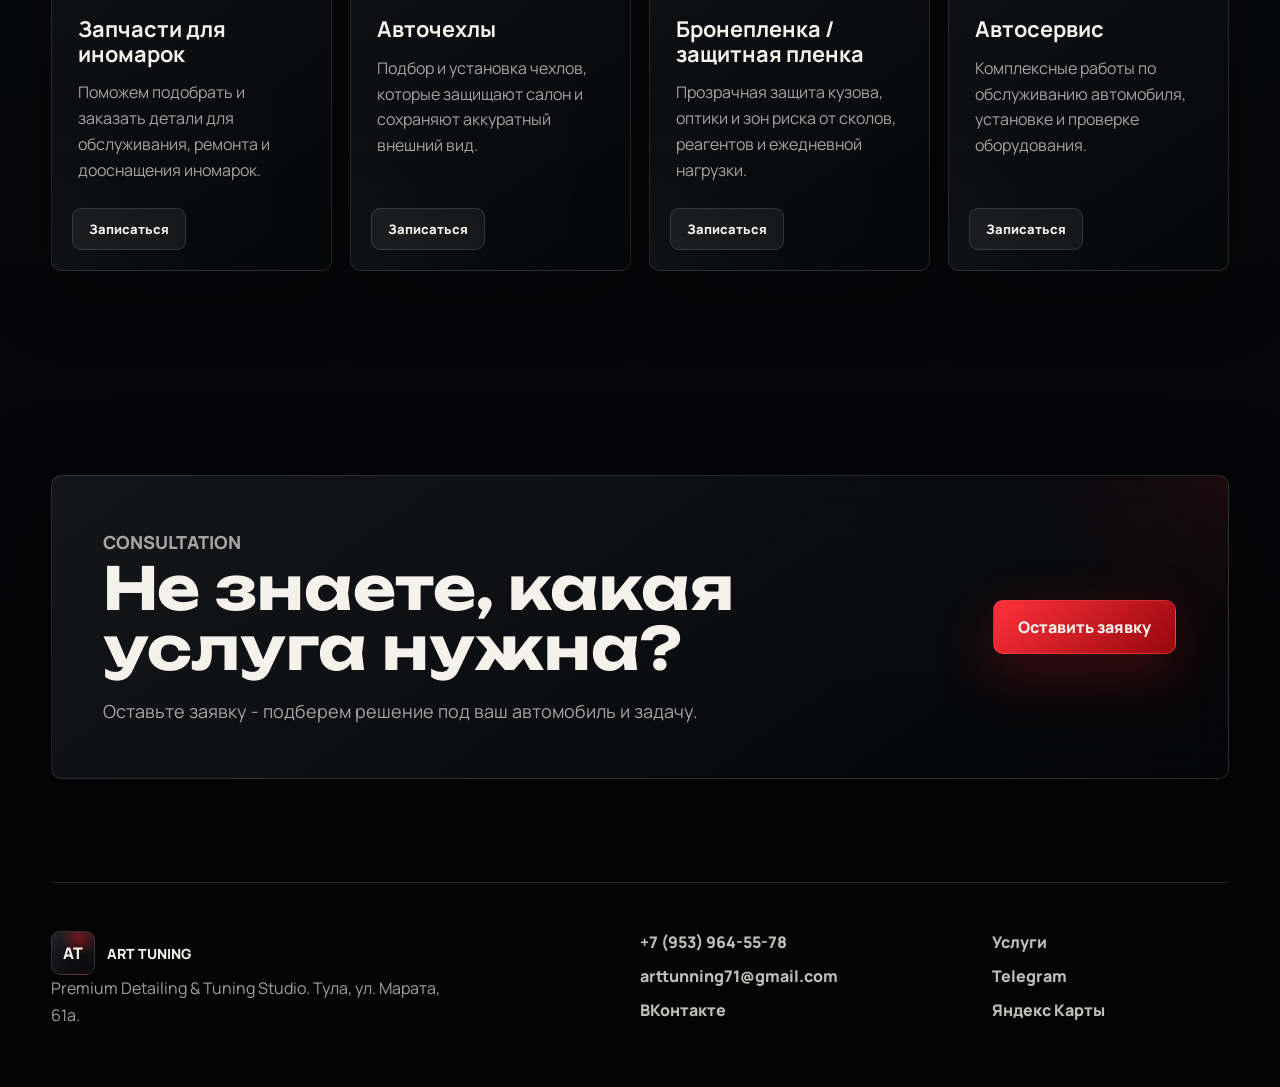
==== commit 5d2b1779: "update" ====
--- a/services/index.html
+++ b/services/index.html
@@ -19,7 +19,8 @@
         <strong>ART TUNING</strong>
       </a>
       <nav class="nav" aria-label="Главная навигация">
-        <a href="./index.html">Услуги</a>
+        <a href="../index.html">Главная</a>
+        <a href="./index.html" aria-current="page">Услуги</a>
         <a href="../index.html#works">Работы</a>
         <a href="../index.html#trust">Опыт</a>
         <a href="../index.html#reviews">Отзывы</a>
@@ -32,7 +33,8 @@
     </header>
 
     <nav class="mobile-menu" data-mobile-menu aria-label="Мобильное меню">
-      <a href="./index.html">Услуги</a>
+      <a href="../index.html">Главная</a>
+      <a href="./index.html" aria-current="page">Услуги</a>
       <a href="../index.html#works">Работы</a>
       <a href="../index.html#trust">Опыт</a>
       <a href="../index.html#reviews">Отзывы</a>
@@ -93,6 +95,7 @@
         <a href="https://vk.com/tula_tsr" target="_blank" rel="noreferrer">ВКонтакте</a>
       </div>
       <div>
+        <a href="./index.html" aria-current="page">Услуги</a>
         <a href="https://t.me/+79539645578" target="_blank" rel="noreferrer">Telegram</a>
         <a href="https://yandex.ru/maps/org/arttyuning/1781167342/" target="_blank" rel="noreferrer">Яндекс Карты</a>
       </div>
--- a/styles.css
+++ b/styles.css
@@ -31,6 +31,7 @@
 html {
   scroll-behavior: smooth;
   width: 100%;
+  overflow-x: hidden;
 }
 
 body {
@@ -64,7 +65,8 @@
   text-decoration: none;
 }
 
-img {
+img,
+video {
   display: block;
   max-width: 100%;
 }
@@ -380,8 +382,15 @@
 }
 
 .nav a:hover,
-.top-phone:hover {
+.top-phone:hover,
+.nav a[aria-current="page"],
+.mobile-menu a[aria-current="page"] {
   color: var(--ink);
+}
+
+.nav a[aria-current="page"],
+.mobile-menu a[aria-current="page"] {
+  opacity: 1;
 }
 
 .top-phone {
@@ -447,6 +456,10 @@
   font-weight: 900;
 }
 
+.mobile-menu a[aria-current="page"] {
+  border-color: rgba(255, 76, 84, 0.46);
+}
+
 .menu-open .mobile-menu {
   opacity: 1;
   pointer-events: auto;
@@ -579,6 +592,22 @@
   border-color: rgba(255, 255, 255, 0.24);
   transform: translateY(-3px);
   filter: brightness(1.04);
+}
+
+.button:active,
+.service-card-link:active,
+.menu-button:active {
+  transform: translateY(0);
+}
+
+.button:focus-visible,
+.menu-button:focus-visible,
+.service-card-link:focus-visible,
+a:focus-visible,
+input:focus-visible,
+textarea:focus-visible {
+  outline: 2px solid rgba(255, 76, 84, 0.82);
+  outline-offset: 3px;
 }
 
 .button.primary {
@@ -1661,41 +1690,57 @@
 
 @media (max-width: 760px) {
   :root {
-    --page-gutter: 14px;
-    --wrap: calc(100dvw - 28px);
-    --duration-reveal: 0.86s;
-    --duration-hover: 0.48s;
+    --page-gutter: 16px;
+    --wrap: min(100%, calc(100vw - 32px));
+    --duration-reveal: 0.72s;
+    --duration-hover: 0.34s;
     --stagger: 44ms;
   }
 
   html,
   body {
-    width: 100dvw;
-    max-width: 100dvw;
-    overflow-x: clip;
+    width: 100%;
+    max-width: 100%;
+    overflow-x: hidden;
   }
 
   .topbar {
-    left: 14px;
+    left: 16px;
     right: auto;
-    grid-template-columns: auto minmax(0, 1fr) auto;
-    width: calc(100dvw - 28px);
+    grid-template-columns: minmax(0, auto) auto;
+    gap: 12px;
+    width: calc(100% - 32px);
     max-width: none;
+    min-height: 60px;
+    padding: 8px 10px;
     transform: none;
   }
 
   .menu-button {
     display: flex !important;
-    position: fixed !important;
-    inset: 24px auto auto calc(100svw - 72px) !important;
+    position: relative !important;
+    inset: auto !important;
     grid-column: auto;
+    justify-self: end;
     z-index: 120;
+    width: 44px;
+    height: 44px;
     background: rgba(255, 255, 255, 0.1);
   }
 
+  .mobile-menu {
+    padding: 96px 16px max(18px, env(safe-area-inset-bottom));
+  }
+
+  .mobile-menu a:not(.button) {
+    min-height: 54px;
+    padding: 13px 2px;
+    font-size: clamp(22px, 7vw, 30px);
+  }
+
 
   .hero {
-    min-height: 100svh;
+    min-height: 92svh;
     width: 100%;
     padding: 106px 0 24px;
   }
@@ -1769,18 +1814,19 @@
   .hero-copy {
     width: 100%;
     max-width: none;
-    padding: 36px 0 8px;
+    padding: 24px 0 8px;
   }
 
   h1 {
-    max-width: 6.6ch;
-    font-size: clamp(40px, 13.2vw, 54px);
-    line-height: 0.92;
+    max-width: 100%;
+    font-size: clamp(38px, 13vw, 54px);
+    line-height: 0.96;
+    overflow-wrap: anywhere;
   }
 
   .services-hero-copy h1 {
     max-width: 100%;
-    font-size: clamp(40px, 12vw, 58px);
+    font-size: clamp(36px, 11.5vw, 54px);
     line-height: 1;
     overflow-wrap: anywhere;
   }
@@ -1822,7 +1868,7 @@
   }
 
   .section {
-    padding: 70px 0;
+    padding: 64px 0;
   }
 
   h2 {
@@ -1846,7 +1892,17 @@
   }
 
   .service-card {
-    min-height: 410px;
+    min-height: 0;
+  }
+
+  .service-card-media {
+    aspect-ratio: 4 / 3;
+  }
+
+  .service-card-link {
+    width: calc(100% - 16px);
+    min-height: 48px;
+    justify-content: center;
   }
 
   .services-cta-panel {
@@ -1878,15 +1934,34 @@
     grid-column: auto;
   }
 
+  .footer {
+    gap: 22px;
+    padding-top: 36px;
+  }
+
+  .footer p {
+    font-size: 15px;
+  }
+
+  .footer a:not(.logo) {
+    min-height: 32px;
+    margin-bottom: 8px;
+    font-size: 15px;
+    line-height: 1.45;
+  }
+
+  .toast {
+    right: 16px;
+    bottom: max(16px, env(safe-area-inset-bottom));
+    left: 16px;
+    max-width: none;
+  }
+
 }
 
 @media (max-width: 430px) {
-  .menu-button {
-    inset: 24px auto auto 318px !important;
-  }
-
   .logo strong {
-    font-size: 13px;
+    font-size: 12px;
   }
 
   .overline {
@@ -1910,16 +1985,41 @@
   .masonry {
     grid-auto-rows: 330px;
   }
-}
-
-@media (max-width: 600px) {
-  .menu-button {
-    inset: 24px auto auto 318px !important;
+
+  .services-hero-panel {
+    display: grid;
+    grid-template-columns: auto minmax(0, 1fr);
+    align-items: center;
+    gap: 14px;
+  }
+
+  .services-hero-panel span {
+    margin: 0;
+    font-size: clamp(42px, 16vw, 64px);
+  }
+
+  .services-hero-panel p {
+    font-size: 14px;
+    line-height: 1.45;
   }
 }
 
 @media (max-width: 380px) {
-  .menu-button {
-    inset: 24px auto auto calc(100vw - 72px) !important;
-  }
-}
+  :root {
+    --page-gutter: 14px;
+    --wrap: min(100%, calc(100vw - 28px));
+  }
+
+  .topbar {
+    left: 14px;
+    width: calc(100% - 28px);
+  }
+
+  .logo strong {
+    display: none;
+  }
+
+  .button {
+    min-height: 52px;
+  }
+}
